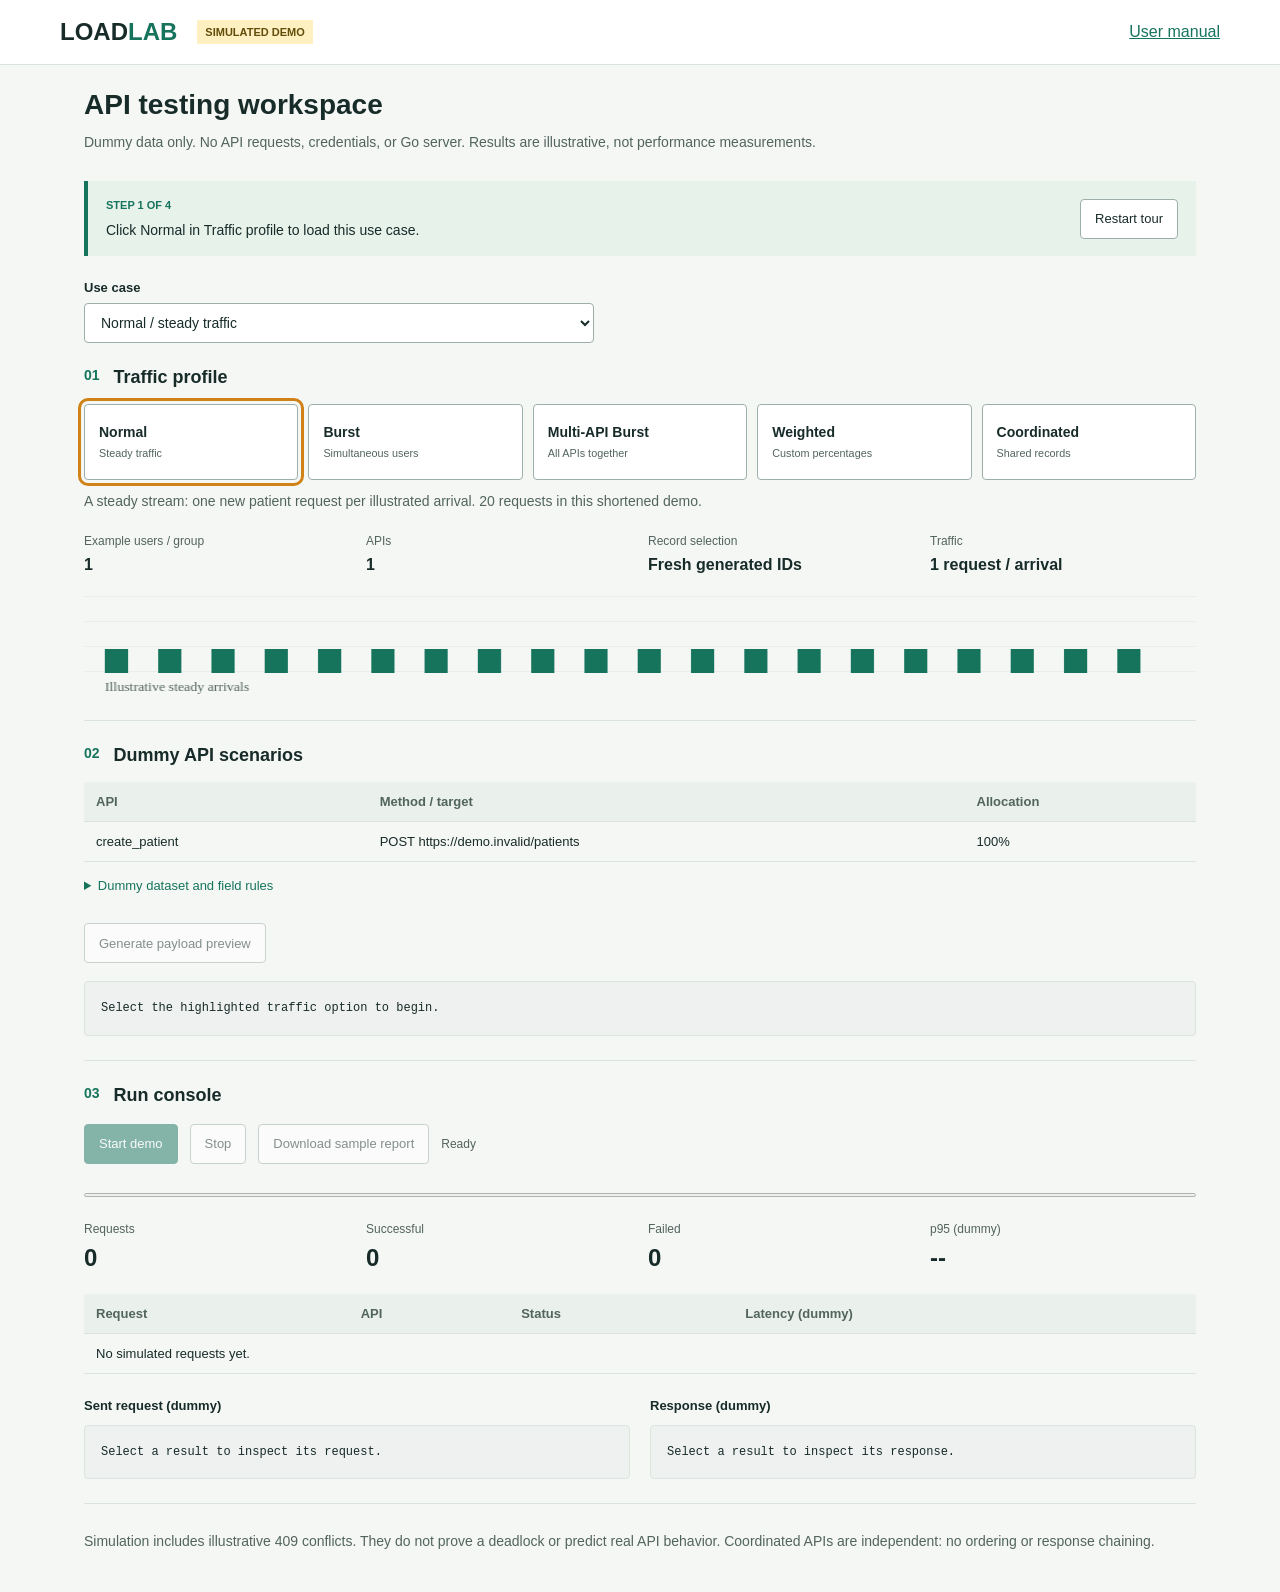
==== docs/DEMO.html @ 30b4fb00 "Add standalone guided demo and README tour links" ====
<!doctype html>
<html lang="en">
<head>
  <meta charset="utf-8">
  <meta name="viewport" content="width=device-width, initial-scale=1">
  <meta http-equiv="Content-Security-Policy" content="default-src 'none'; script-src 'self'; style-src 'self'; img-src 'self' data:; connect-src 'none'; base-uri 'none'; form-action 'none'">
  <title>Load Lab | Guided Demo</title>
  <link rel="stylesheet" href="demo.css">
  <script src="demo.js" defer></script>
</head>
<body>
  <header><a class="brand" href="DEMO.html">LOAD<span>LAB</span></a><span class="badge">SIMULATED DEMO</span><a href="USER-MANUAL.html">User manual</a></header>
  <main>
    <section class="intro"><h1>API testing workspace</h1><p>Dummy data only. No API requests, credentials, or Go server. Results are illustrative, not performance measurements.</p></section>
    <aside class="guide" aria-label="Guided tour"><div><span id="step-count">STEP 1 OF 4</span><p id="instruction" role="status" aria-live="polite"></p></div><button id="restart" type="button" title="Restart this tour">Restart tour</button></aside>
    <section class="band">
      <label class="case-label" for="use-case">Use case</label>
      <select id="use-case">
        <optgroup label="Traffic modes">
          <option value="normal">Normal / steady traffic</option>
          <option value="burst">Burst / 100 simultaneous users</option>
          <option value="multi_api_burst">Multi-API Burst / all APIs together</option>
          <option value="weighted">Weighted / create 60%, update 40%</option>
          <option value="coordinated">Coordinated / shared records</option>
        </optgroup>
        <optgroup label="Documented scenarios">
          <option value="single-api-100-burst">Single API / 100-user burst</option>
          <option value="weighted-create-update-60-40">Create / update 60:40</option>
          <option value="100-users-one-record">100 users / one shared record</option>
          <option value="100-users-many-records">100 users / many shared records</option>
          <option value="coordinated-cycle-records">Coordinated / cycle records</option>
          <option value="coordinated-three-roles-one-record">Three roles / one shared record</option>
        </optgroup>
      </select>
      <h2>01 <span>Traffic profile</span></h2>
      <div class="profiles" role="group" aria-label="Traffic profile">
        <button type="button" data-mode="normal" aria-pressed="false"><b>Normal</b><small>Steady traffic</small></button>
        <button type="button" data-mode="burst" aria-pressed="false"><b>Burst</b><small>Simultaneous users</small></button>
        <button type="button" data-mode="multi_api_burst" aria-pressed="false"><b>Multi-API Burst</b><small>All APIs together</small></button>
        <button type="button" data-mode="weighted" aria-pressed="false"><b>Weighted</b><small>Custom percentages</small></button>
        <button type="button" data-mode="coordinated" aria-pressed="false"><b>Coordinated</b><small>Shared records</small></button>
      </div>
      <p id="case-description"></p>
      <dl class="settings"><div><dt>Example users / group</dt><dd id="users"></dd></div><div><dt>APIs</dt><dd id="api-count"></dd></div><div><dt>Record selection</dt><dd id="record-mode"></dd></div><div><dt>Traffic</dt><dd id="traffic"></dd></div></dl>
      <label id="schedule-field" hidden>Burst schedule <select id="schedule"><option value="once">Single burst</option><option value="repeat">Repeated bursts (2 groups, 1s apart)</option></select></label>
      <canvas id="traffic-chart" width="960" height="100" role="img" aria-label="Illustrative traffic pattern"></canvas>
    </section>
    <section class="band">
      <h2>02 <span>Dummy API scenarios</span></h2>
      <div class="table-scroll"><table><thead><tr><th>API</th><th>Method / target</th><th>Allocation</th></tr></thead><tbody id="apis"></tbody></table></div>
      <details><summary>Dummy dataset and field rules</summary><pre id="dataset"></pre><p id="rules"></p></details>
      <div class="actions"><button id="preview" type="button" disabled>Generate payload preview</button><span id="preview-note"></span></div>
      <pre id="payload" tabindex="0">Select the highlighted traffic option to begin.</pre>
    </section>
    <section class="band">
      <h2>03 <span>Run console</span></h2>
      <div class="actions"><button id="start" type="button" disabled>Start demo</button><button id="stop" type="button" disabled>Stop</button><button id="download" type="button" disabled>Download sample report</button><span id="run-state" role="status" aria-live="polite">Ready</span></div>
      <progress id="progress" value="0" max="100" aria-label="Simulated run progress"></progress>
      <dl class="metrics"><div><dt>Requests</dt><dd id="total">0</dd></div><div><dt>Successful</dt><dd id="success">0</dd></div><div><dt>Failed</dt><dd id="failed">0</dd></div><div><dt>p95 (dummy)</dt><dd id="p95">--</dd></div></dl>
      <div class="table-scroll results"><table><thead><tr><th>Request</th><th>API</th><th>Status</th><th>Latency (dummy)</th></tr></thead><tbody id="records"><tr><td colspan="4">No simulated requests yet.</td></tr></tbody></table></div>
      <div class="inspector"><section><h3>Sent request (dummy)</h3><pre id="request">Select a result to inspect its request.</pre></section><section><h3>Response (dummy)</h3><pre id="response">Select a result to inspect its response.</pre></section></div>
    </section>
    <footer><p>Simulation includes illustrative 409 conflicts. They do not prove a deadlock or predict real API behavior. Coordinated APIs are independent: no ordering or response chaining.</p><a id="scenario-doc" hidden>Read this scenario</a></footer>
    <noscript>This guided demo requires JavaScript. The user manual is available without it.</noscript>
  </main>
</body>
</html>
---- docs/demo.css ----
:root { font-family: "Segoe UI", sans-serif; color: #172b29; background: #f5f7f5; --green: #16745c; --line: #dce4de; --muted: #52645e; letter-spacing: 0; }
* { box-sizing: border-box; }
body { margin: 0; }
header { display: flex; align-items: center; flex-wrap: wrap; gap: 20px; padding: 18px max(20px, calc((100% - 1160px) / 2)); border-bottom: 1px solid var(--line); background: white; }
a { color: var(--green); }
header > a:last-child { margin-left: auto; }
.brand { color: #172b29; font-weight: 800; font-size: 24px; text-decoration: none; }
.brand span { color: var(--green); }
.badge { font-size: 11px; font-weight: 700; background: #fff0c2; color: #624d09; padding: 6px 8px; }
main { max-width: 1160px; margin: auto; padding: 0 24px; }
.intro { padding: 24px 0 18px; }
h1 { font-size: 28px; margin: 0 0 10px; }
p { font-size: 14px; line-height: 1.6; color: var(--muted); margin: 10px 0; overflow-wrap: anywhere; }
.guide { display: flex; gap: 20px; align-items: center; justify-content: space-between; border-left: 4px solid var(--green); background: #e7f2eb; padding: 14px 18px; }
#step-count { color: var(--green); font-size: 11px; font-weight: 700; }
.guide p { margin: 6px 0 0; color: #172b29; }
.band { padding: 24px 0; border-bottom: 1px solid var(--line); }
h2 { font-size: 14px; color: var(--green); margin: 24px 0 16px; display: flex; gap: 14px; }
.band > h2:first-child { margin-top: 0; }
h2 span { font-size: 18px; color: #172b29; }
h3 { font-size: 13px; margin: 0 0 12px; }
.case-label { font-size: 13px; font-weight: 700; display: block; margin-bottom: 8px; }
select { max-width: 100%; min-height: 40px; padding: 8px 12px; background: white; border: 1px solid #9dafaa; border-radius: 4px; color: #172b29; font: inherit; font-size: 14px; }
#use-case { width: min(100%, 510px); }
button { min-height: 40px; border-radius: 4px; border: 1px solid #9dafaa; padding: 9px 14px; background: white; color: #172b29; font: inherit; font-size: 13px; cursor: pointer; overflow-wrap: anywhere; }
button:hover:not(:disabled) { border-color: var(--green); background: #e7f2eb; }
button:disabled { opacity: .5; cursor: not-allowed; }
button:focus-visible, select:focus-visible, summary:focus-visible, pre:focus-visible { outline: 3px solid #d08117; outline-offset: 3px; }
.profiles { display: grid; grid-template-columns: repeat(5, minmax(0, 1fr)); gap: 10px; }
.profiles button { text-align: left; min-height: 76px; }
.profiles b { display: block; font-size: 14px; }
.profiles small { display: block; margin-top: 7px; color: var(--muted); }
.profiles [aria-pressed="true"] { border-color: var(--green); background: #e7f2eb; }
.tour-target { outline: 3px solid #d08117; outline-offset: 3px; }
.settings, .metrics { display: grid; grid-template-columns: repeat(4, minmax(0, 1fr)); gap: 16px; margin: 22px 0; }
dt { font-size: 12px; color: var(--muted); }
dd { margin: 8px 0 0; font-weight: 700; font-size: 16px; overflow-wrap: anywhere; }
.metrics dd { font-size: 24px; }
canvas { display: block; width: 100%; height: 100px; background: repeating-linear-gradient(0deg, transparent, transparent 24px, #dce4de 25px); margin-top: 18px; }
[hidden] { display: none !important; }
#schedule-field { font-size: 13px; }
#schedule-field select { margin-left: 8px; }
.table-scroll { overflow-x: auto; }
table { border-collapse: collapse; width: 100%; font-size: 13px; text-align: left; }
th { color: var(--muted); font-weight: 600; background: #eaf0ec; }
th, td { padding: 12px; border-bottom: 1px solid var(--line); vertical-align: top; }
td small { display: block; margin-top: 4px; color: var(--muted); overflow-wrap: anywhere; }
td button { min-height: 32px; padding: 5px 10px; }
.results { max-height: 275px; margin-bottom: 24px; }
.results th { position: sticky; top: 0; z-index: 1; }
.actions { display: flex; flex-wrap: wrap; align-items: center; gap: 12px; margin: 18px 0; }
.actions span { font-size: 12px; color: var(--muted); }
#start { background: var(--green); color: white; border-color: var(--green); }
#start:hover:not(:disabled) { background: #105b48; }
pre { margin: 0; padding: 16px; background: #eef1ef; border: 1px solid var(--line); border-radius: 4px; font: 12px/1.7 Consolas, monospace; overflow: auto; max-height: 340px; white-space: pre-wrap; overflow-wrap: anywhere; }
details { margin: 16px 0; }
summary { cursor: pointer; font-size: 13px; margin-bottom: 12px; color: var(--green); }
progress { width: 100%; height: 8px; accent-color: var(--green); }
.inspector { display: grid; grid-template-columns: repeat(2, minmax(0, 1fr)); gap: 20px; }
.inspector section { min-width: 0; }
.failed { color: #a33737; }
footer { padding: 16px 0 30px; }
@media (max-width: 700px) {
  main { padding: 0 16px; }
  header { padding: 14px 16px; gap: 12px; }
  h1 { font-size: 24px; }
  .profiles { grid-template-columns: repeat(2, minmax(0, 1fr)); }
  .settings, .metrics { grid-template-columns: repeat(2, minmax(0, 1fr)); }
  .inspector { grid-template-columns: minmax(0, 1fr); }
  .guide { align-items: flex-start; gap: 12px; padding: 12px; }
  .guide button { flex-shrink: 0; padding: 8px; }
  #schedule-field select { display: block; margin: 8px 0 0; width: 100%; }
}
@media (prefers-reduced-motion: no-preference) { .guide { animation: appear .3s ease-out; } @keyframes appear { from { opacity: 0; transform: translateY(4px); } to { opacity: 1; transform: translateY(0); } } }
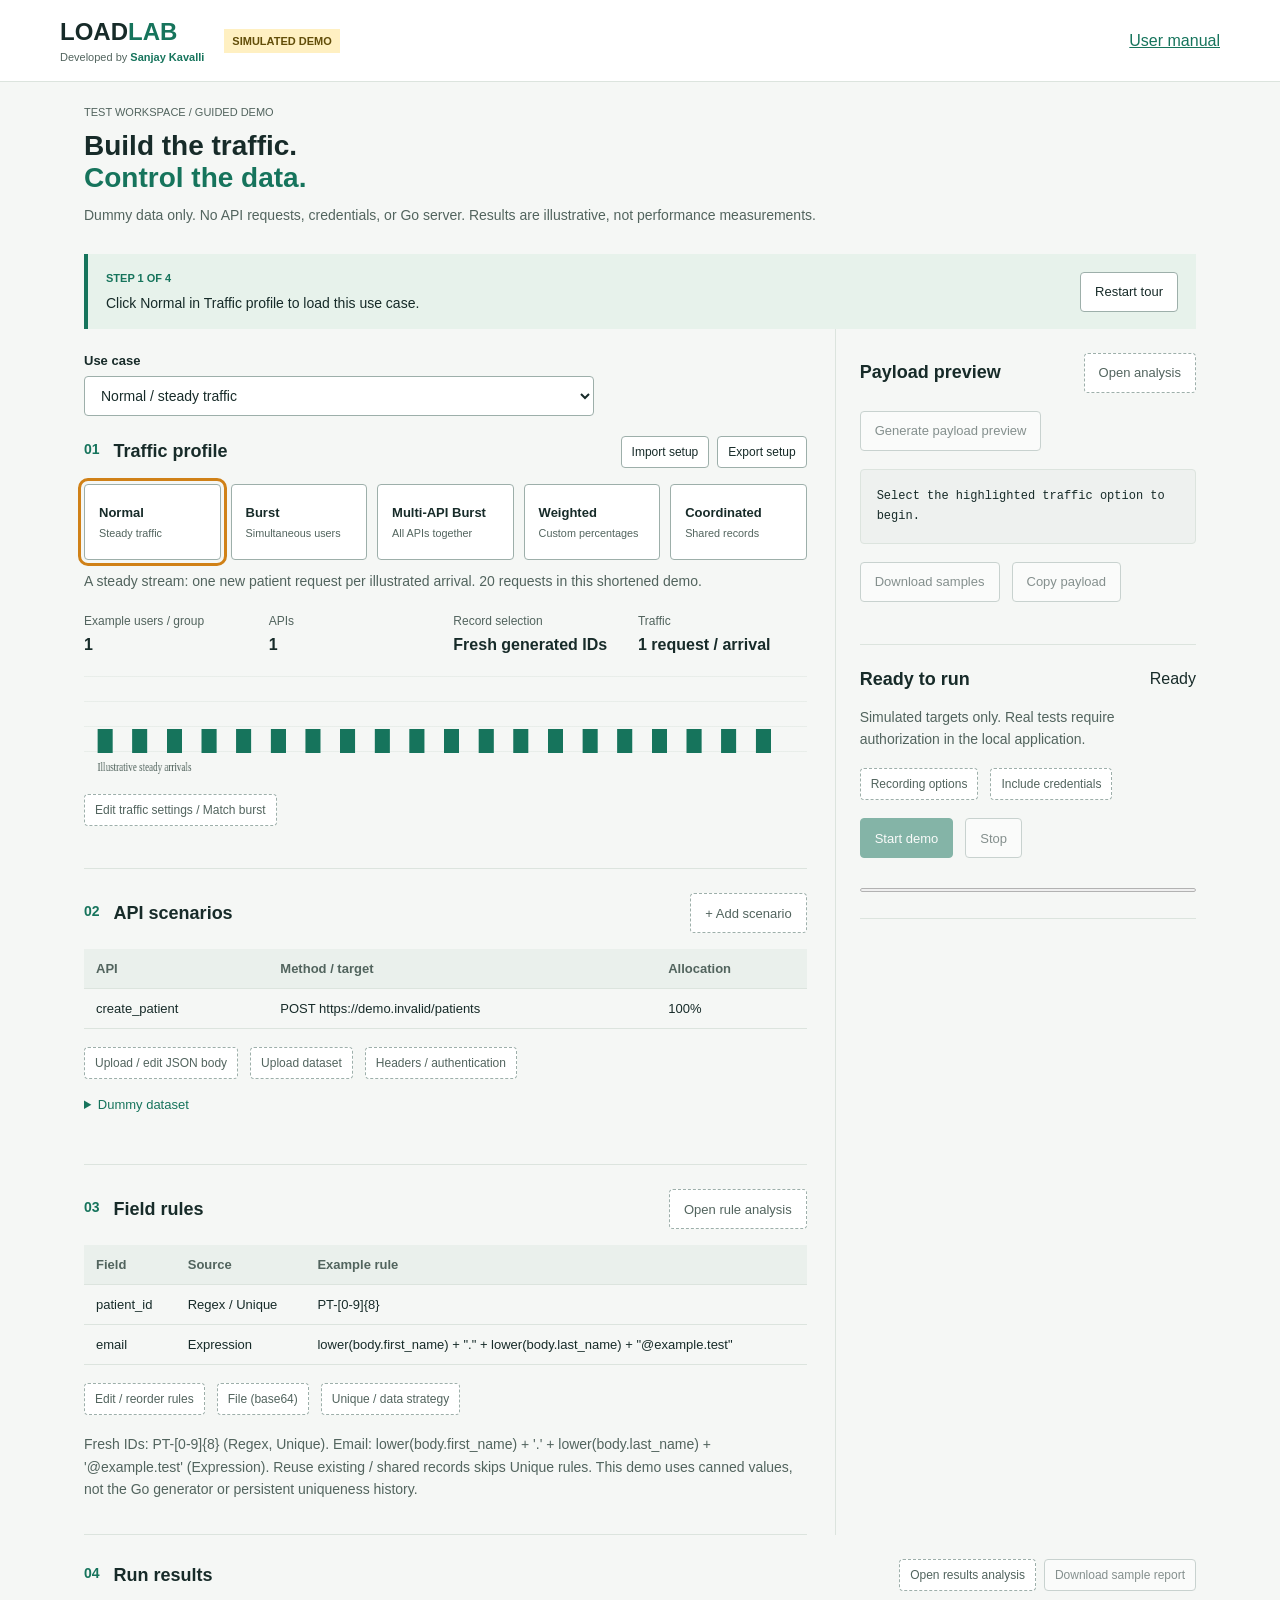
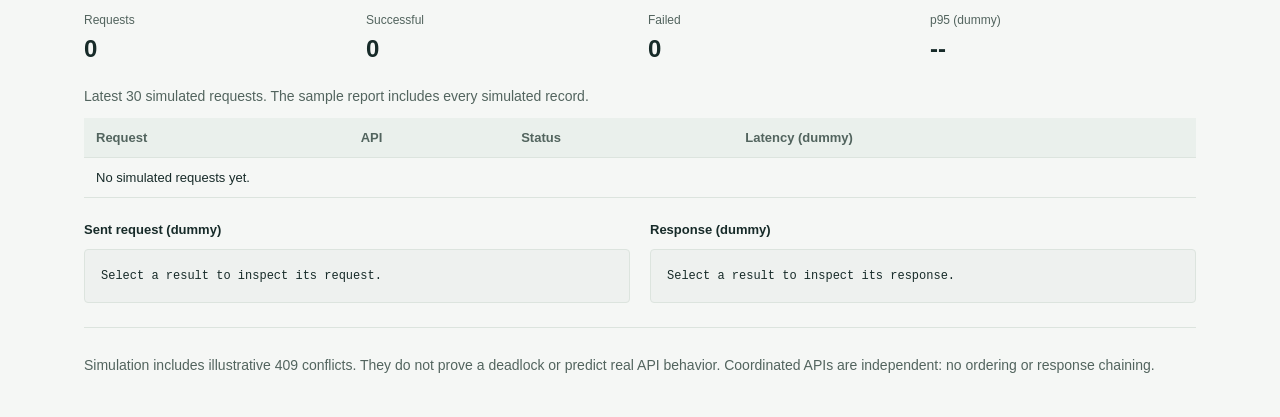
==== commit 067b8389: "Improve demo feature coverage and restore Classic layout" ====
--- a/docs/DEMO.html
+++ b/docs/DEMO.html
@@ -9,10 +9,13 @@
   <script src="demo.js" defer></script>
 </head>
 <body>
-  <header><a class="brand" href="DEMO.html">LOAD<span>LAB</span></a><span class="badge">SIMULATED DEMO</span><a href="USER-MANUAL.html">User manual</a></header>
+  <header><div class="brand-lockup"><a class="brand" href="DEMO.html">LOAD<span>LAB</span></a><span class="author-credit">Developed by <a href="https://github.com/SanjayKavalli" target="_blank" rel="noopener">Sanjay Kavalli</a></span></div><span class="badge">SIMULATED DEMO</span><a href="USER-MANUAL.html">User manual</a></header>
   <main>
-    <section class="intro"><h1>API testing workspace</h1><p>Dummy data only. No API requests, credentials, or Go server. Results are illustrative, not performance measurements.</p></section>
+    <section class="intro"><div class="eyebrow">TEST WORKSPACE / GUIDED DEMO</div><h1>Build the traffic.<br><span>Control the data.</span></h1><p>Dummy data only. No API requests, credentials, or Go server. Results are illustrative, not performance measurements.</p></section>
     <aside class="guide" aria-label="Guided tour"><div><span id="step-count">STEP 1 OF 4</span><p id="instruction" role="status" aria-live="polite"></p></div><button id="restart" type="button" title="Restart this tour">Restart tour</button></aside>
+    <p id="feature-notice" class="feature-notice" role="status" aria-live="polite" hidden></p>
+    <div class="workspace">
+    <div class="configuration">
     <section class="band">
       <label class="case-label" for="use-case">Use case</label>
       <select id="use-case">
@@ -32,7 +35,11 @@
           <option value="coordinated-three-roles-one-record">Three roles / one shared record</option>
         </optgroup>
       </select>
-      <h2>01 <span>Traffic profile</span></h2>
+      <div class="section-title"><h2>01 <span>Traffic profile</span></h2><div class="setup-actions">
+        <button id="import-setup" type="button" data-info="Import a demo setup JSON to restore its use case and burst schedule. Real Load Lab bundles and CLI configs must be imported in the local application.">Import setup</button>
+        <input id="setup-file" type="file" accept=".json,application/json" aria-label="Demo setup file" hidden>
+        <button id="export-setup" type="button" data-info="Export this tour's use case and burst schedule as a demo-only JSON file. This is not a real Load Lab setup or CLI config and contains no credentials.">Export setup</button>
+      </div></div>
       <div class="profiles" role="group" aria-label="Traffic profile">
         <button type="button" data-mode="normal" aria-pressed="false"><b>Normal</b><small>Steady traffic</small></button>
         <button type="button" data-mode="burst" aria-pressed="false"><b>Burst</b><small>Simultaneous users</small></button>
@@ -44,19 +51,52 @@
       <dl class="settings"><div><dt>Example users / group</dt><dd id="users"></dd></div><div><dt>APIs</dt><dd id="api-count"></dd></div><div><dt>Record selection</dt><dd id="record-mode"></dd></div><div><dt>Traffic</dt><dd id="traffic"></dd></div></dl>
       <label id="schedule-field" hidden>Burst schedule <select id="schedule"><option value="once">Single burst</option><option value="repeat">Repeated bursts (2 groups, 1s apart)</option></select></label>
       <canvas id="traffic-chart" width="960" height="100" role="img" aria-label="Illustrative traffic pattern"></canvas>
+      <div class="actions feature-controls"><button type="button" aria-disabled="true" data-info="Local app only: edit duration, bursts per second, users per burst, max in flight, and request timeout. Match burst sizes concurrency for a full Multi-API Burst group. This tour uses shortened fixed workloads, not real load-test timing or concurrency.">Edit traffic settings / Match burst</button></div>
     </section>
     <section class="band">
-      <h2>02 <span>Dummy API scenarios</span></h2>
+      <div class="section-title"><h2>02 <span>API scenarios</span></h2><button type="button" aria-disabled="true" data-info="Local app only: add independent APIs with their own URL, method, percentage, headers, expected statuses, and payload. This tour uses fixed dummy APIs for each use case.">+ Add scenario</button></div>
       <div class="table-scroll"><table><thead><tr><th>API</th><th>Method / target</th><th>Allocation</th></tr></thead><tbody id="apis"></tbody></table></div>
-      <details><summary>Dummy dataset and field rules</summary><pre id="dataset"></pre><p id="rules"></p></details>
+      <div class="actions feature-controls">
+        <button type="button" aria-disabled="true" data-info="Local app only: upload a JSON object or edit the request body. The tour keeps its canned patient payloads to avoid importing real or sensitive data.">Upload / edit JSON body</button>
+        <button type="button" aria-disabled="true" data-info="Local app only: upload a scenario or shared JSON dataset, then choose fixed, cycle, or random selection and dataset overlay. This tour uses three dummy records.">Upload dataset</button>
+        <button type="button" aria-disabled="true" data-info="Local app only: configure request headers, bearer tokens, and expected HTTP statuses. Do not enter real credentials into this demo; its requests are never sent.">Headers / authentication</button>
+      </div>
+      <details><summary>Dummy dataset</summary><pre id="dataset"></pre></details>
+    </section>
+    <section class="band">
+      <div class="section-title"><h2>03 <span>Field rules</span></h2><button type="button" aria-disabled="true" data-info="Local app only: open a read-only field-rule analysis snapshot in a separate tab. This tour shows the canned rules below.">Open rule analysis</button></div>
+      <div class="table-scroll"><table><thead><tr><th>Field</th><th>Source</th><th>Example rule</th></tr></thead><tbody><tr><td>patient_id</td><td>Regex / Unique</td><td>PT-[0-9]{8}</td></tr><tr><td>email</td><td>Expression</td><td>lower(body.first_name) + "." + lower(body.last_name) + "@example.test"</td></tr></tbody></table></div>
+      <div class="actions feature-controls">
+        <button type="button" aria-disabled="true" data-info="Local app only: choose Keep value, Regex, or Expression for each field and reorder dependent rules. The Go generator validates and evaluates rules; this tour does not execute arbitrary expressions.">Edit / reorder rules</button>
+        <button type="button" aria-disabled="true" data-info="Local app only: choose File (base64) for a field and upload a file. Existing data-URL prefixes are preserved. The tour does not read or upload your files.">File (base64)</button>
+        <button type="button" aria-disabled="true" data-info="Local app only: Unique fields reserve hashed values across actual runs on your machine. Preview does not consume reservations. Reuse existing / shared records skips Unique rules; this tour has no persistent uniqueness history.">Unique / data strategy</button>
+      </div>
+      <p id="rules"></p>
+    </section>
+    </div>
+    <aside class="workspace-side" aria-label="Payload preview and run controls">
+    <section class="preview-panel band">
+      <div class="section-title"><h2><span>Payload preview</span></h2><button type="button" aria-disabled="true" data-info="Local app only: open the payload preview in a separate read-only analysis tab. Inspect this demo's generated JSON below instead.">Open analysis</button></div>
       <div class="actions"><button id="preview" type="button" disabled>Generate payload preview</button><span id="preview-note"></span></div>
       <pre id="payload" tabindex="0">Select the highlighted traffic option to begin.</pre>
+      <div class="actions"><button id="download-samples" type="button" disabled data-info="Download one canned request per API as a dummy JSON sample. The local app can generate up to 10 bodies per API without consuming persistent Unique values.">Download samples</button><button id="copy-preview" type="button" disabled data-info="Copy the dummy JSON preview. If clipboard access is unavailable, the JSON is selected for manual copying.">Copy payload</button></div>
     </section>
+    <section class="run-panel band">
+      <div class="section-title"><h2><span>Ready to run</span></h2><span id="run-state" role="status" aria-live="polite">Ready</span></div>
+      <p>Simulated targets only. Real tests require authorization in the local application.</p>
+      <div class="actions feature-controls">
+        <button type="button" aria-disabled="true" data-info="Local app only: request-body recording is opt-in because payloads may contain sensitive data. This demo always records its dummy request bodies so you can inspect them.">Recording options</button>
+        <button type="button" aria-disabled="true" data-info="Local app only: setup exports exclude credential-like headers by default; including them requires an explicit choice. Demo setup exports never contain credentials or real payloads.">Include credentials</button>
+      </div>
+      <div class="actions"><button id="start" type="button" disabled>Start demo</button><button id="stop" type="button" disabled>Stop</button></div>
+      <progress id="progress" value="0" max="100" aria-label="Simulated run progress"></progress>
+    </section>
+    </aside>
+    </div>
     <section class="band">
-      <h2>03 <span>Run console</span></h2>
-      <div class="actions"><button id="start" type="button" disabled>Start demo</button><button id="stop" type="button" disabled>Stop</button><button id="download" type="button" disabled>Download sample report</button><span id="run-state" role="status" aria-live="polite">Ready</span></div>
-      <progress id="progress" value="0" max="100" aria-label="Simulated run progress"></progress>
+      <div class="section-title"><h2>04 <span>Run results</span></h2><div class="setup-actions"><button type="button" aria-disabled="true" data-info="Local app only: open a read-only results snapshot in a new tab. This tour's results and request/response inspector are shown below; downloaded reports contain all simulated records.">Open results analysis</button><button id="download" type="button" disabled>Download sample report</button></div></div>
       <dl class="metrics"><div><dt>Requests</dt><dd id="total">0</dd></div><div><dt>Successful</dt><dd id="success">0</dd></div><div><dt>Failed</dt><dd id="failed">0</dd></div><div><dt>p95 (dummy)</dt><dd id="p95">--</dd></div></dl>
+      <p>Latest 30 simulated requests. The sample report includes every simulated record.</p>
       <div class="table-scroll results"><table><thead><tr><th>Request</th><th>API</th><th>Status</th><th>Latency (dummy)</th></tr></thead><tbody id="records"><tr><td colspan="4">No simulated requests yet.</td></tr></tbody></table></div>
       <div class="inspector"><section><h3>Sent request (dummy)</h3><pre id="request">Select a result to inspect its request.</pre></section><section><h3>Response (dummy)</h3><pre id="response">Select a result to inspect its response.</pre></section></div>
     </section>
--- a/docs/demo.css
+++ b/docs/demo.css
@@ -6,15 +6,35 @@
 header > a:last-child { margin-left: auto; }
 .brand { color: #172b29; font-weight: 800; font-size: 24px; text-decoration: none; }
 .brand span { color: var(--green); }
+.brand-lockup { display: flex; flex-direction: column; gap: 5px; }
+.author-credit { font-size: 11px; color: var(--muted); }
+.author-credit a { font-weight: 600; text-decoration: none; }
 .badge { font-size: 11px; font-weight: 700; background: #fff0c2; color: #624d09; padding: 6px 8px; }
 main { max-width: 1160px; margin: auto; padding: 0 24px; }
 .intro { padding: 24px 0 18px; }
 h1 { font-size: 28px; margin: 0 0 10px; }
+h1 span { color: var(--green); }
+.eyebrow { font-size: 11px; color: var(--muted); margin-bottom: 12px; }
 p { font-size: 14px; line-height: 1.6; color: var(--muted); margin: 10px 0; overflow-wrap: anywhere; }
 .guide { display: flex; gap: 20px; align-items: center; justify-content: space-between; border-left: 4px solid var(--green); background: #e7f2eb; padding: 14px 18px; }
 #step-count { color: var(--green); font-size: 11px; font-weight: 700; }
 .guide p { margin: 6px 0 0; color: #172b29; }
 .band { padding: 24px 0; border-bottom: 1px solid var(--line); }
+.workspace { display: grid; grid-template-columns: minmax(0, 2fr) minmax(0, 1fr); gap: 28px; }
+.configuration, .workspace-side { min-width: 0; }
+.workspace-side { border-left: 1px solid var(--line); padding-left: 24px; }
+.section-title { display: flex; flex-wrap: wrap; align-items: center; justify-content: space-between; gap: 12px; margin: 20px 0 16px; }
+.section-title h2 { margin: 0; }
+.band > .section-title:first-child { margin-top: 0; }
+.setup-actions { display: flex; flex-wrap: wrap; gap: 8px; }
+.setup-actions button, .section-title > button, .feature-controls button { min-height: 32px; padding: 6px 10px; font-size: 12px; }
+.feature-notice { border-left: 3px solid #d08117; padding: 10px 14px; background: #fff0c2; color: #624d09; }
+.tip-wrap { display: inline-flex; position: relative; max-width: 100%; }
+.tooltip { display: none; position: absolute; z-index: 5; top: calc(100% + 6px); left: 0; width: min(280px, calc(100vw - 64px)); padding: 12px; border: 1px solid #9dafaa; border-radius: 4px; background: white; color: #172b29; box-shadow: 0 4px 12px #172b2920; font-size: 12px; line-height: 1.5; overflow-wrap: anywhere; }
+.tip-wrap:hover .tooltip, .tip-wrap:focus-within .tooltip { display: block; }
+.workspace-side .tip-wrap .tooltip, .section-title > .tip-wrap .tooltip, .setup-actions .tip-wrap .tooltip { left: auto; right: 0; }
+button[aria-disabled="true"] { color: var(--muted); border-style: dashed; cursor: help; }
+.feature-controls { gap: 8px; }
 h2 { font-size: 14px; color: var(--green); margin: 24px 0 16px; display: flex; gap: 14px; }
 .band > h2:first-child { margin-top: 0; }
 h2 span { font-size: 18px; color: #172b29; }
@@ -28,7 +48,7 @@
 button:focus-visible, select:focus-visible, summary:focus-visible, pre:focus-visible { outline: 3px solid #d08117; outline-offset: 3px; }
 .profiles { display: grid; grid-template-columns: repeat(5, minmax(0, 1fr)); gap: 10px; }
 .profiles button { text-align: left; min-height: 76px; }
-.profiles b { display: block; font-size: 14px; }
+.profiles b { display: block; font-size: 13px; }
 .profiles small { display: block; margin-top: 7px; color: var(--muted); }
 .profiles [aria-pressed="true"] { border-color: var(--green); background: #e7f2eb; }
 .tour-target { outline: 3px solid #d08117; outline-offset: 3px; }
@@ -60,6 +80,10 @@
 .inspector section { min-width: 0; }
 .failed { color: #a33737; }
 footer { padding: 16px 0 30px; }
+@media (max-width: 1000px) {
+  .workspace { grid-template-columns: minmax(0, 1fr); gap: 0; }
+  .workspace-side { border-left: 0; padding-left: 0; display: grid; grid-template-columns: repeat(2, minmax(0, 1fr)); gap: 24px; }
+}
 @media (max-width: 700px) {
   main { padding: 0 16px; }
   header { padding: 14px 16px; gap: 12px; }
@@ -67,6 +91,10 @@
   .profiles { grid-template-columns: repeat(2, minmax(0, 1fr)); }
   .settings, .metrics { grid-template-columns: repeat(2, minmax(0, 1fr)); }
   .inspector { grid-template-columns: minmax(0, 1fr); }
+  .workspace-side { grid-template-columns: minmax(0, 1fr); gap: 0; }
+  .section-title { align-items: flex-start; }
+  .tip-wrap .tooltip { position: fixed; top: auto; bottom: 16px; left: 16px; right: 16px; width: auto; margin: 0; }
+  .workspace-side .tip-wrap .tooltip, .section-title > .tip-wrap .tooltip, .setup-actions .tip-wrap .tooltip { left: 16px; right: 16px; }
   .guide { align-items: flex-start; gap: 12px; padding: 12px; }
   .guide button { flex-shrink: 0; padding: 8px; }
   #schedule-field select { display: block; margin: 8px 0 0; width: 100%; }
